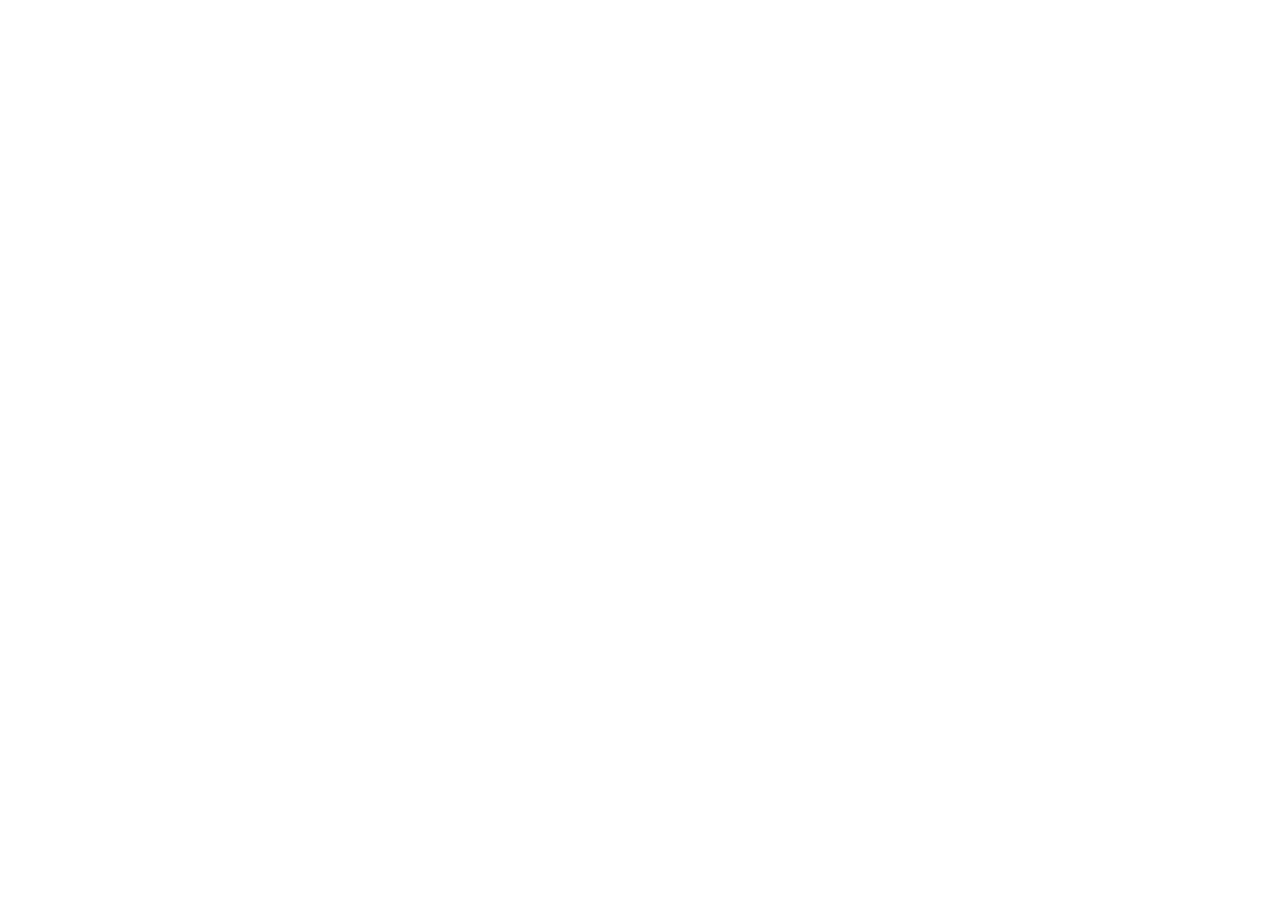
==== web-ui/profile/index.html @ 3ab17b5e "init folders" ====
<!DOCTYPE html>
<html lang="ru">
<head>
    <meta charset="UTF-8">
    <meta name="viewport" content="width=device-width, initial-scale=1.0">
    <title>Profile</title>
</head>
<body>
    
</body>
</html>
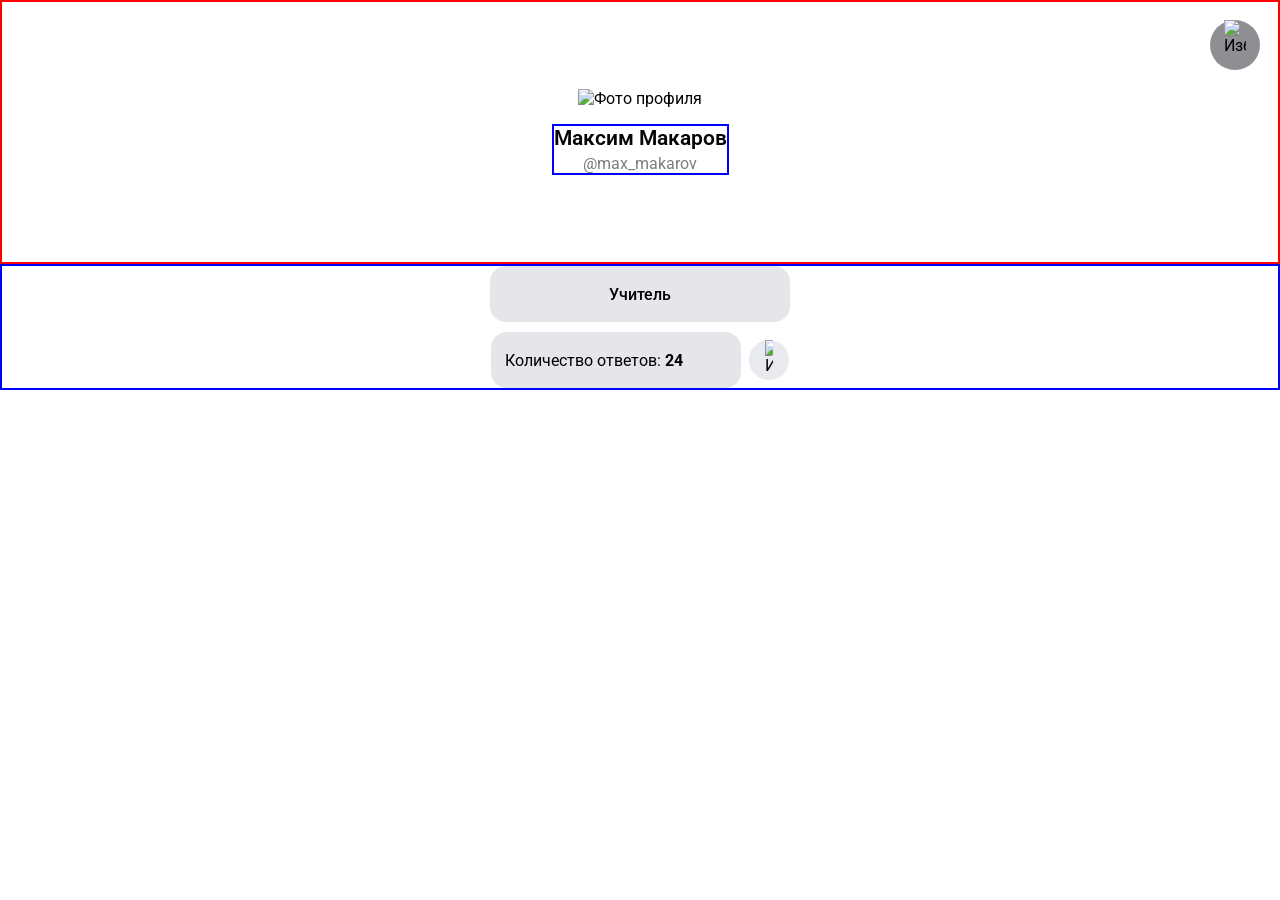
==== commit a01d463b: "maket profile" ====
--- a/web-ui/profile/index.html
+++ b/web-ui/profile/index.html
@@ -3,9 +3,42 @@
 <head>
     <meta charset="UTF-8">
     <meta name="viewport" content="width=device-width, initial-scale=1.0">
-    <title>Profile</title>
+    <link rel="stylesheet" href="style.css">
+    <title>Профиль</title>
 </head>
 <body>
-    
+    <div class="top-info">
+        <div class="fav-btn">
+            <span class="position">
+                <img src="./fav-btn.svg" alt="Избранное">
+            </span>
+        </div>
+        <div class="avatar">
+            <img src="./Default.svg" alt="Фото профиля">
+        </div>
+        <div class="user-info">
+            <div class="name">Максим Макаров</div>
+            <div class="username">@max_makarov</div>
+        </div>
+    </div>
+    <div class="main-btn">
+        <div class="btn">
+            <span class="list"></span>
+            <p class="status-text">Учитель</p>
+            <span class="arrow"></span>
+        </div>
+        <div class="stat">
+            <div class="btn2">
+                <p class="answer">Количество ответов: </p>
+                <p class="counts">24</p>
+            </div>
+
+            <div class="arrow-btn">
+                <span class="position">
+                    <img src="./arrow.svg" alt="Избранное">
+                </span>
+            </div>
+        </div>
+    </div>
 </body>
 </html>
--- a/web-ui/profile/style.css
+++ b/web-ui/profile/style.css
@@ -0,0 +1,140 @@
+@import url('https://fonts.googleapis.com/css2?family=Roboto:ital,wght@0,100..900;1,100..900&display=swap');
+
+:root {
+
+}
+
+* {
+    margin: 0;
+    padding: 0;
+}
+
+body {
+    font-family: "Roboto", sans-serif;
+    width: 100%;
+    height: 100vh;
+}
+
+.top-info {
+    border: 2px solid red;
+    height: 260px;
+    display: flex;
+    flex-direction: column;
+    justify-content: center;
+    align-items: center;
+    gap: 16px;
+}
+
+.top-info .fav-btn {
+    position: absolute;
+    width: 50px;
+    height: 50px;
+    top: 20px;
+    right: 20px;
+    background-color: #8E8E93;
+    border-radius: 999px;
+    cursor: pointer;
+}
+
+.top-info .fav-btn .position {
+    display: flex;
+    width: 100%;
+    height: 100%;
+    text-align: center;
+    justify-content: center;
+}
+
+.top-info .fav-btn .position img {
+    width: 22px;
+}
+
+.top-info .user-info {
+    display: flex;
+    flex-direction: column;
+    gap: 4px;
+    border: 2px solid blue;
+    text-align: center;
+}
+
+.top-info .user-info .name {
+    font-size: 1.3rem;
+    font-weight: 600;
+    color: #060708;
+}
+
+.top-info .user-info .username {
+    font-weight: 400;
+    color: #060708;
+    opacity: 52%;
+}
+
+.main-btn {
+    border: 2px solid blue;
+    display: flex;
+    gap: 10px;
+    flex-direction: column;
+    justify-content: center;
+    align-items: center;
+    text-align: center;
+}
+
+.main-btn .btn {
+    display: flex;
+    justify-content: center;
+    align-items: center;
+    width: 300px;
+    height: 56px;
+    background-color: #E5E5EA;
+    border-radius: 16px;
+}
+
+.main-btn .btn .status-text {
+    font-weight: 500;
+}
+
+.main-btn .stat {
+    display: flex;
+    justify-content: center;
+    align-items: center;
+    gap: 8px;
+}
+
+.main-btn .stat .btn2 {
+    display: flex;
+    align-items: center;
+    width: 250px;
+    height: 56px;
+    gap: 4px;
+    background-color: #E5E5EA;
+    border-radius: 16px;
+}
+
+.main-btn .stat .btn2 .answer {
+    margin-left: 14px;
+}
+
+.main-btn .stat .btn2 .counts {
+    font-weight: 700;
+}
+
+.main-btn .stat .arrow-btn {
+    width: 40px;
+    height: 40px;
+    top: 20px;
+    right: 20px;
+    background-color: rgba(32, 54, 110, .1);
+    border-radius: 999px;
+    cursor: pointer;
+}
+
+.main-btn .stat .arrow-btn .position {
+    display: flex;
+    width: 100%;
+    height: 100%;
+    text-align: center;
+    justify-content: center;
+}
+
+.main-btn .stat .arrow-btn img {
+    width: 8px;
+}
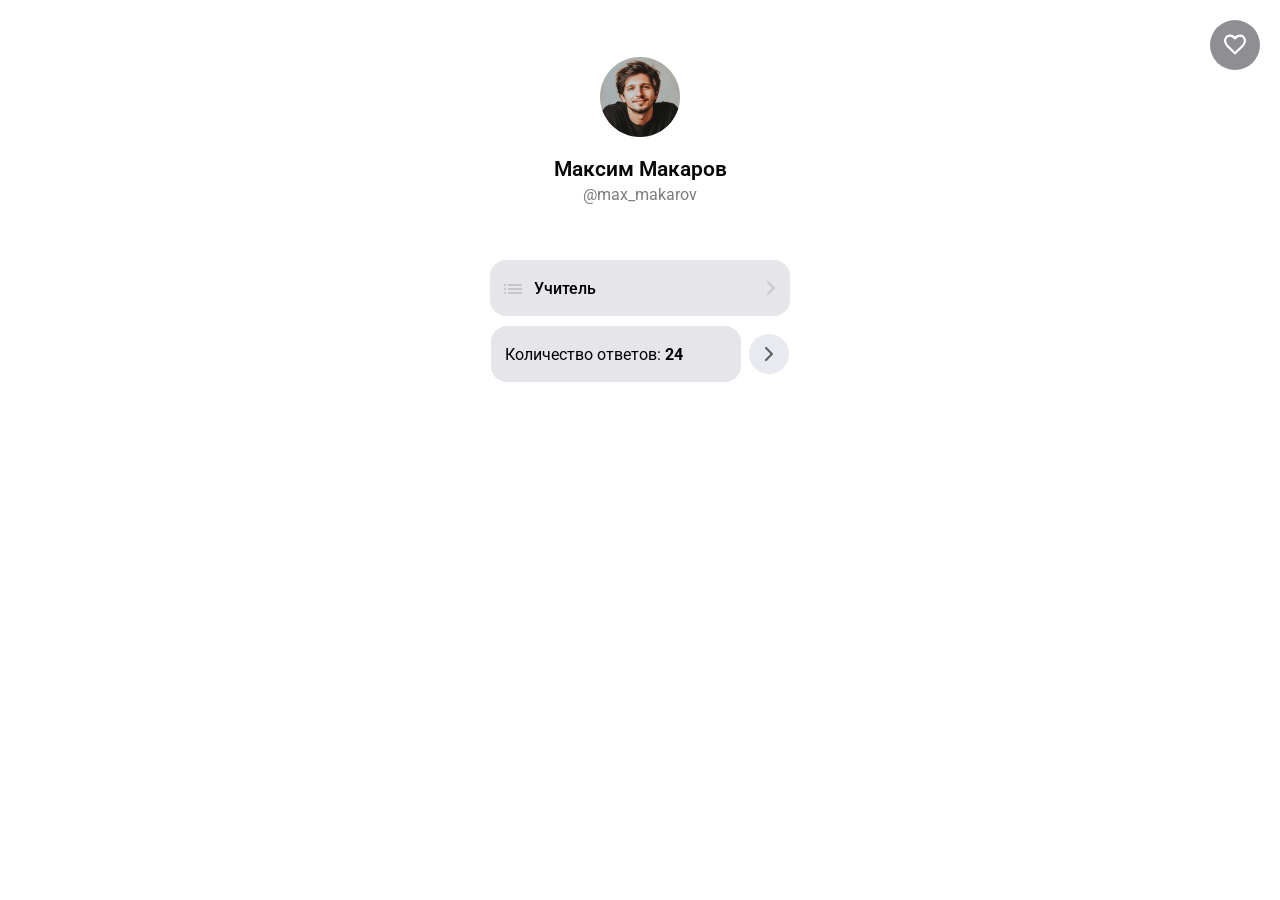
==== commit 884836f8: "mini upd" ====
--- a/web-ui/profile/index.html
+++ b/web-ui/profile/index.html
@@ -23,9 +23,13 @@
     </div>
     <div class="main-btn">
         <div class="btn">
-            <span class="list"></span>
+            <span class="list">
+                <img src="./list.svg">
+            </span>
             <p class="status-text">Учитель</p>
-            <span class="arrow"></span>
+            <span class="arrow">
+                <img src="./arrow.svg">
+            </span>
         </div>
         <div class="stat">
             <div class="btn2">
--- a/web-ui/profile/style.css
+++ b/web-ui/profile/style.css
@@ -16,7 +16,6 @@
 }
 
 .top-info {
-    border: 2px solid red;
     height: 260px;
     display: flex;
     flex-direction: column;
@@ -52,7 +51,6 @@
     display: flex;
     flex-direction: column;
     gap: 4px;
-    border: 2px solid blue;
     text-align: center;
 }
 
@@ -69,7 +67,6 @@
 }
 
 .main-btn {
-    border: 2px solid blue;
     display: flex;
     gap: 10px;
     flex-direction: column;
@@ -80,7 +77,7 @@
 
 .main-btn .btn {
     display: flex;
-    justify-content: center;
+    /* justify-content: center; */
     align-items: center;
     width: 300px;
     height: 56px;
@@ -88,8 +85,23 @@
     border-radius: 16px;
 }
 
+.main-btn .btn .list {
+    margin-left: 14px;
+    opacity: 50%;
+}
+
 .main-btn .btn .status-text {
+    margin-left: 12px;
     font-weight: 500;
+}
+
+.main-btn .btn .arrow {
+    display: flex;
+    justify-content: end;
+    width: 100%;
+    margin-right: 15px;
+    opacity: 20%;
+    cursor: pointer;
 }
 
 .main-btn .stat {
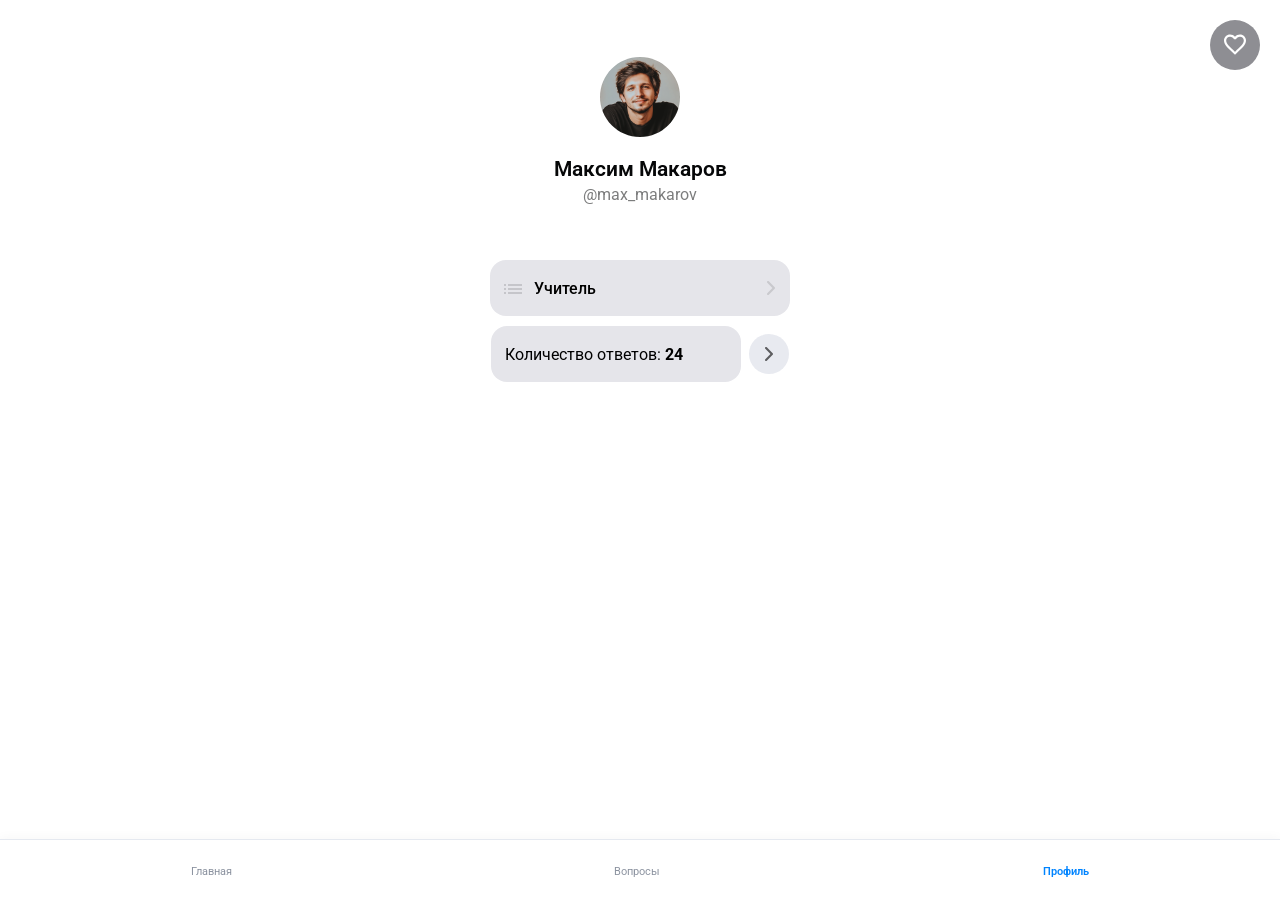
==== commit 1bd86b19: "footer bar" ====
--- a/web-ui/profile/index.html
+++ b/web-ui/profile/index.html
@@ -4,6 +4,7 @@
     <meta charset="UTF-8">
     <meta name="viewport" content="width=device-width, initial-scale=1.0">
     <link rel="stylesheet" href="style.css">
+    <link rel="stylesheet" href="../navigation.css">
     <title>Профиль</title>
 </head>
 <body>
@@ -44,5 +45,19 @@
             </div>
         </div>
     </div>
+    <footer class="bottom-nav">
+        <a href="../home/index.html" class="nav-item">
+            <span class="nav-icon"></span>
+            <span class="nav-label">Главная</span>
+        </a>
+        <a href="../questions/index.html" class="nav-item">
+            <span class="nav-icon"></span>
+            <span class="nav-label">Вопросы</span>
+        </a>
+        <a href="#" class="nav-item active">
+            <span class="nav-icon"></span>
+            <span class="nav-label">Профиль</span>
+        </a>
+    </footer>
 </body>
 </html>
--- a/web-ui/profile/style.css
+++ b/web-ui/profile/style.css
@@ -22,48 +22,48 @@
     justify-content: center;
     align-items: center;
     gap: 16px;
-}
 
-.top-info .fav-btn {
-    position: absolute;
-    width: 50px;
-    height: 50px;
-    top: 20px;
-    right: 20px;
-    background-color: #8E8E93;
-    border-radius: 999px;
-    cursor: pointer;
-}
+    .fav-btn {
+        position: absolute;
+        width: 50px;
+        height: 50px;
+        top: 20px;
+        right: 20px;
+        background-color: #8E8E93;
+        border-radius: 999px;
+        cursor: pointer;
+    
+        .position {
+            display: flex;
+            width: 100%;
+            height: 100%;
+            text-align: center;
+            justify-content: center;
 
-.top-info .fav-btn .position {
-    display: flex;
-    width: 100%;
-    height: 100%;
-    text-align: center;
-    justify-content: center;
-}
+            img {
+                width: 22px;
+            }
+        }
+    }
 
-.top-info .fav-btn .position img {
-    width: 22px;
-}
+    .user-info {
+        display: flex;
+        flex-direction: column;
+        gap: 4px;
+        text-align: center;
 
-.top-info .user-info {
-    display: flex;
-    flex-direction: column;
-    gap: 4px;
-    text-align: center;
-}
+        .name {
+            font-size: 1.3rem;
+            font-weight: 600;
+            color: #060708;
+        }
 
-.top-info .user-info .name {
-    font-size: 1.3rem;
-    font-weight: 600;
-    color: #060708;
-}
-
-.top-info .user-info .username {
-    font-weight: 400;
-    color: #060708;
-    opacity: 52%;
+        .username {
+            font-weight: 400;
+            color: #060708;
+            opacity: 52%;
+        }
+    }
 }
 
 .main-btn {
@@ -73,80 +73,80 @@
     justify-content: center;
     align-items: center;
     text-align: center;
-}
 
-.main-btn .btn {
-    display: flex;
-    /* justify-content: center; */
-    align-items: center;
-    width: 300px;
-    height: 56px;
-    background-color: #E5E5EA;
-    border-radius: 16px;
-}
+    .btn {
+        display: flex;
+        /* justify-content: center; */
+        align-items: center;
+        width: 300px;
+        height: 56px;
+        background-color: #E5E5EA;
+        border-radius: 16px;
+        cursor: pointer;
 
-.main-btn .btn .list {
-    margin-left: 14px;
-    opacity: 50%;
-}
+        .list {
+            margin-left: 14px;
+            opacity: 50%;
+        }
 
-.main-btn .btn .status-text {
-    margin-left: 12px;
-    font-weight: 500;
-}
+        .status-text {
+            margin-left: 12px;
+            font-weight: 500;
+        }
 
-.main-btn .btn .arrow {
-    display: flex;
-    justify-content: end;
-    width: 100%;
-    margin-right: 15px;
-    opacity: 20%;
-    cursor: pointer;
-}
+        .arrow {
+            display: flex;
+            justify-content: end;
+            width: 100%;
+            margin-right: 15px;
+            opacity: 20%;
+        }
+    }
 
-.main-btn .stat {
-    display: flex;
-    justify-content: center;
-    align-items: center;
-    gap: 8px;
-}
+    .stat {
+        display: flex;
+        justify-content: center;
+        align-items: center;
+        gap: 8px;
 
-.main-btn .stat .btn2 {
-    display: flex;
-    align-items: center;
-    width: 250px;
-    height: 56px;
-    gap: 4px;
-    background-color: #E5E5EA;
-    border-radius: 16px;
-}
+        .btn2 {
+            display: flex;
+            align-items: center;
+            width: 250px;
+            height: 56px;
+            gap: 4px;
+            background-color: #E5E5EA;
+            border-radius: 16px;
 
-.main-btn .stat .btn2 .answer {
-    margin-left: 14px;
-}
+            .answer {
+                margin-left: 14px;
+            }
 
-.main-btn .stat .btn2 .counts {
-    font-weight: 700;
-}
+            .counts {
+                font-weight: 700;
+            }
+        }
 
-.main-btn .stat .arrow-btn {
-    width: 40px;
-    height: 40px;
-    top: 20px;
-    right: 20px;
-    background-color: rgba(32, 54, 110, .1);
-    border-radius: 999px;
-    cursor: pointer;
-}
+        .arrow-btn {
+            width: 40px;
+            height: 40px;
+            top: 20px;
+            right: 20px;
+            background-color: rgba(32, 54, 110, .1);
+            border-radius: 999px;
+            cursor: pointer;
 
-.main-btn .stat .arrow-btn .position {
-    display: flex;
-    width: 100%;
-    height: 100%;
-    text-align: center;
-    justify-content: center;
-}
+            .position {
+                display: flex;
+                width: 100%;
+                height: 100%;
+                text-align: center;
+                justify-content: center;
+            }
 
-.main-btn .stat .arrow-btn img {
-    width: 8px;
+            img {
+                width: 8px;
+            }
+        }
+    }
 }
--- a/web-ui/navigation.css
+++ b/web-ui/navigation.css
@@ -0,0 +1,33 @@
+.bottom-nav {
+    position: fixed;
+    bottom: 0;
+    left: 0;
+    right: 0;
+    height: 60px;
+    background-color: #ffffff;
+    display: flex;
+    justify-content: space-around;
+    align-items: center;
+    border-top: 1px solid #e5e9f0;
+    box-shadow: 0 -2px 10px rgba(0, 0, 0, 0.03);
+    z-index: 100;
+
+    .nav-item {
+        display: flex;
+        flex-direction: column;
+        align-items: center;
+        text-decoration: none;
+        color: #8c93a0;
+        font-size: 11px;
+        gap: 3px;
+
+        &.active {
+            color: #0084ff;
+            font-weight: 600;
+        }
+
+        .nav-icon {
+            font-size: 20px;
+        }
+    }
+}
